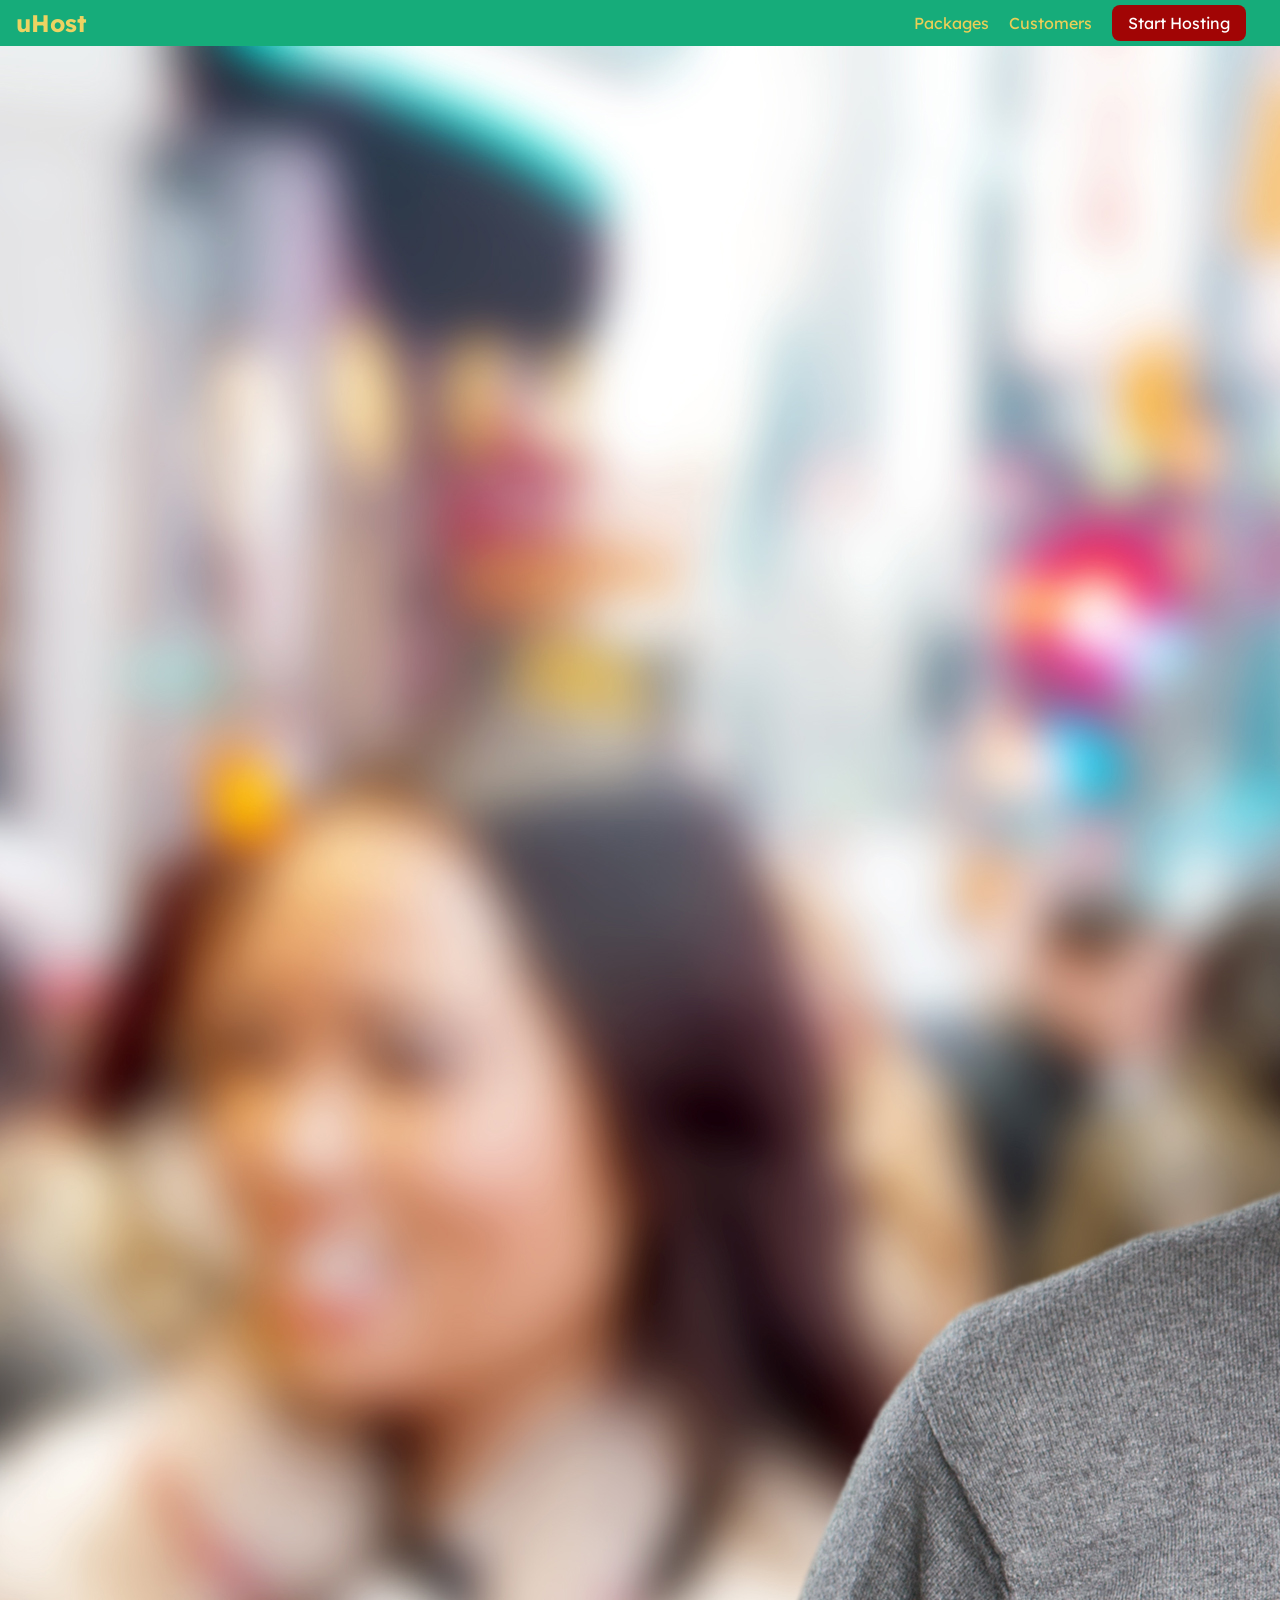
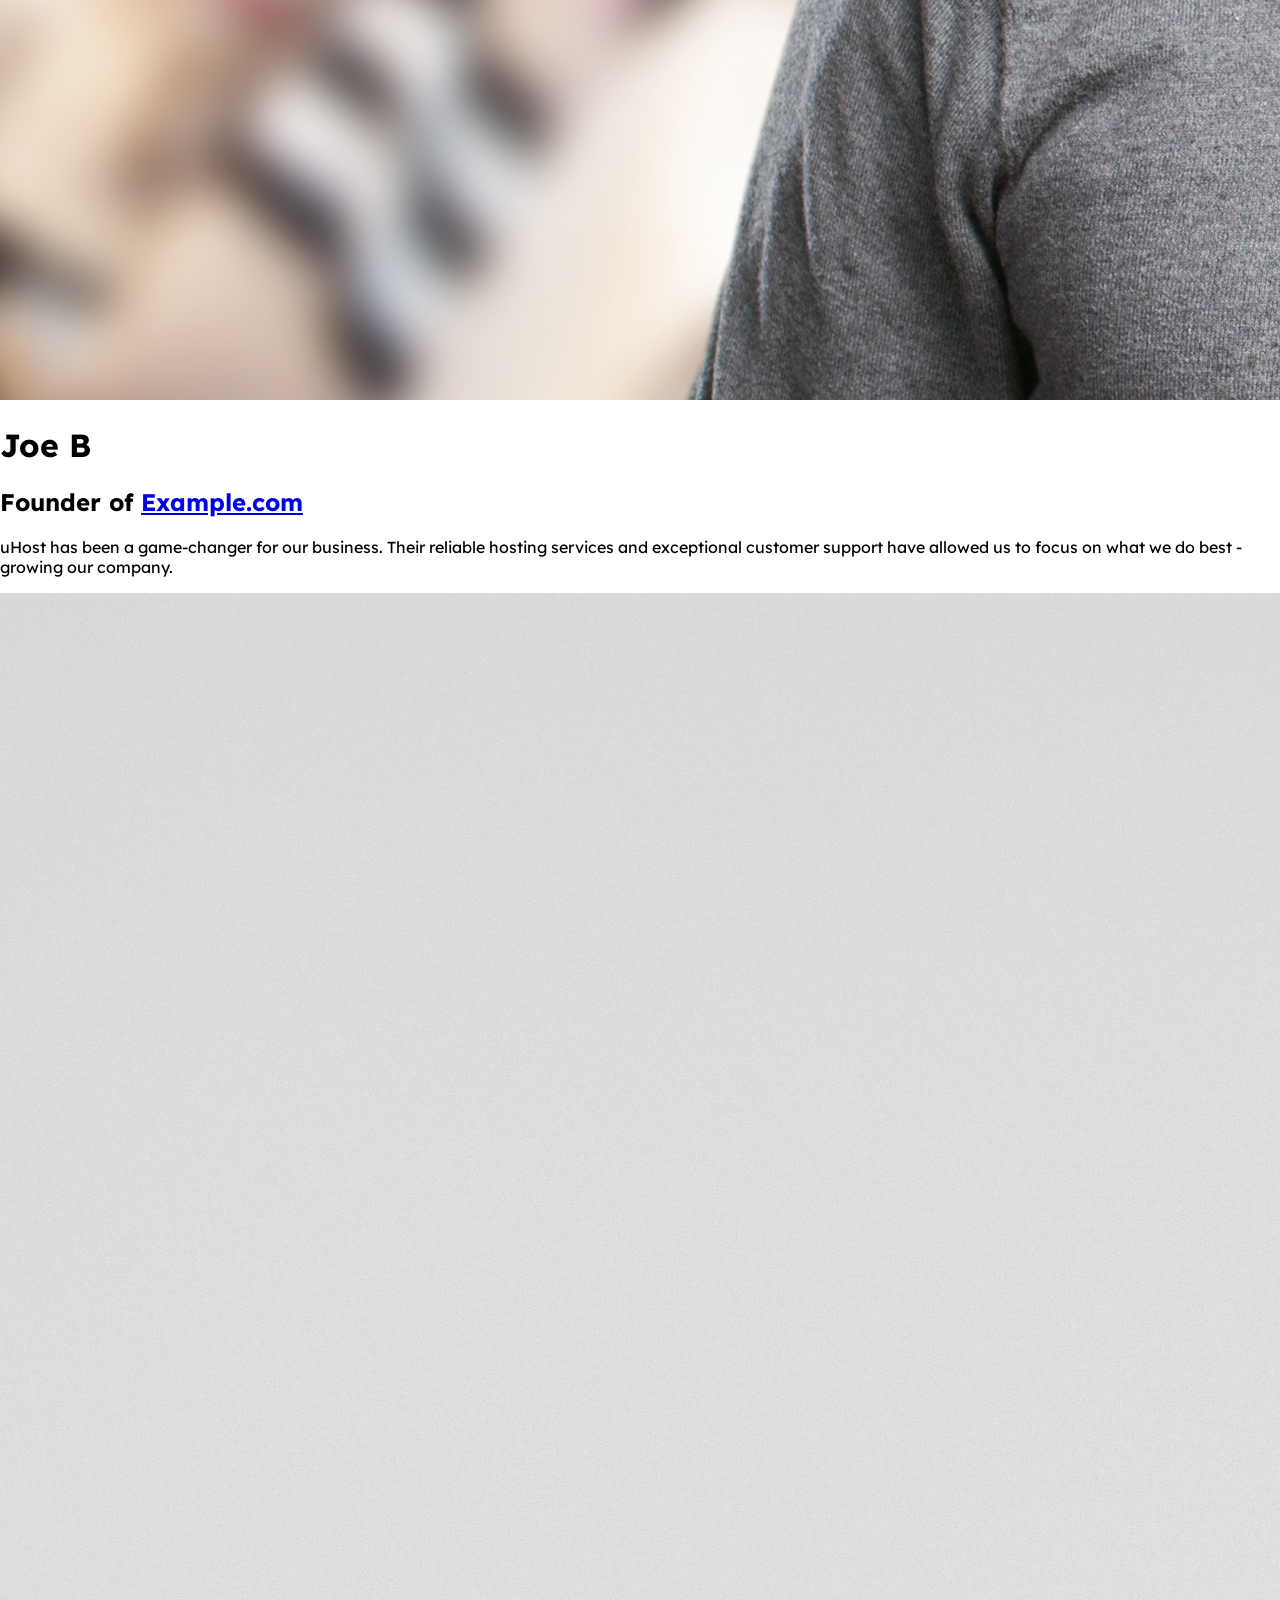
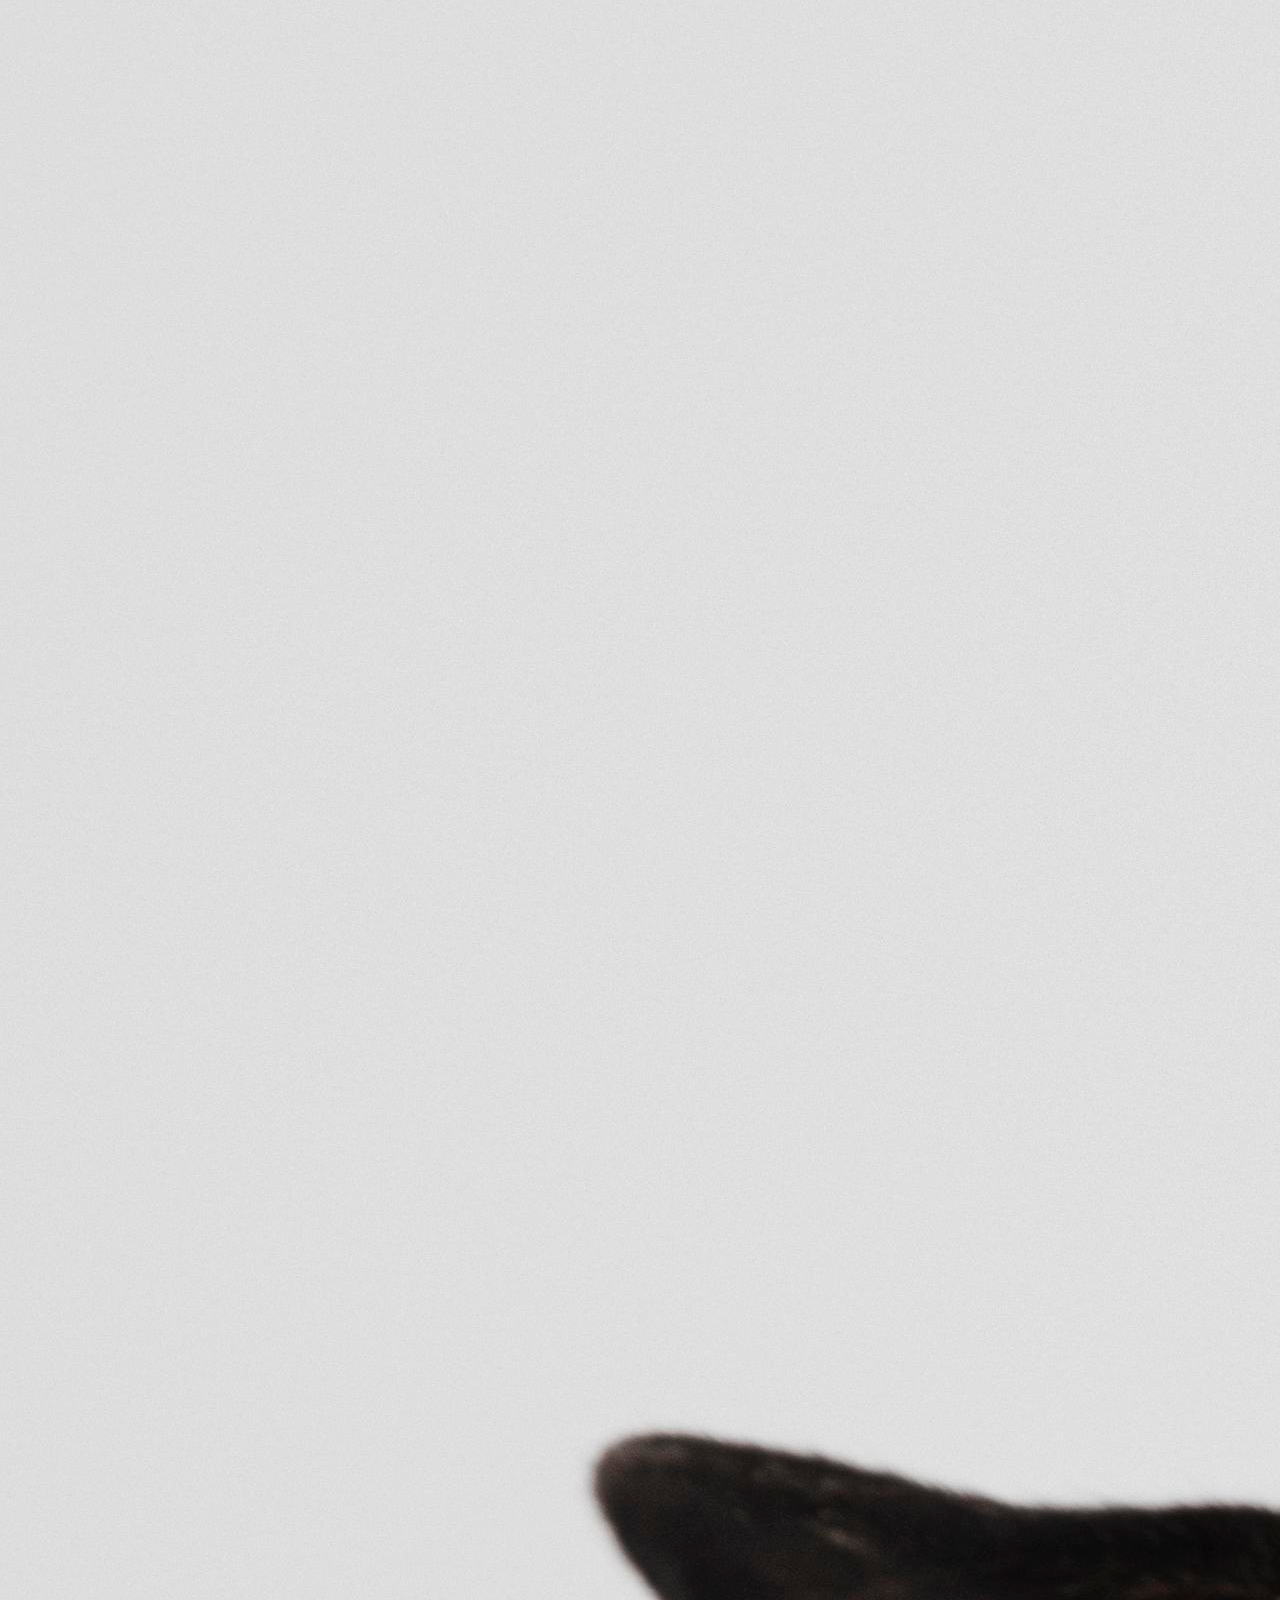
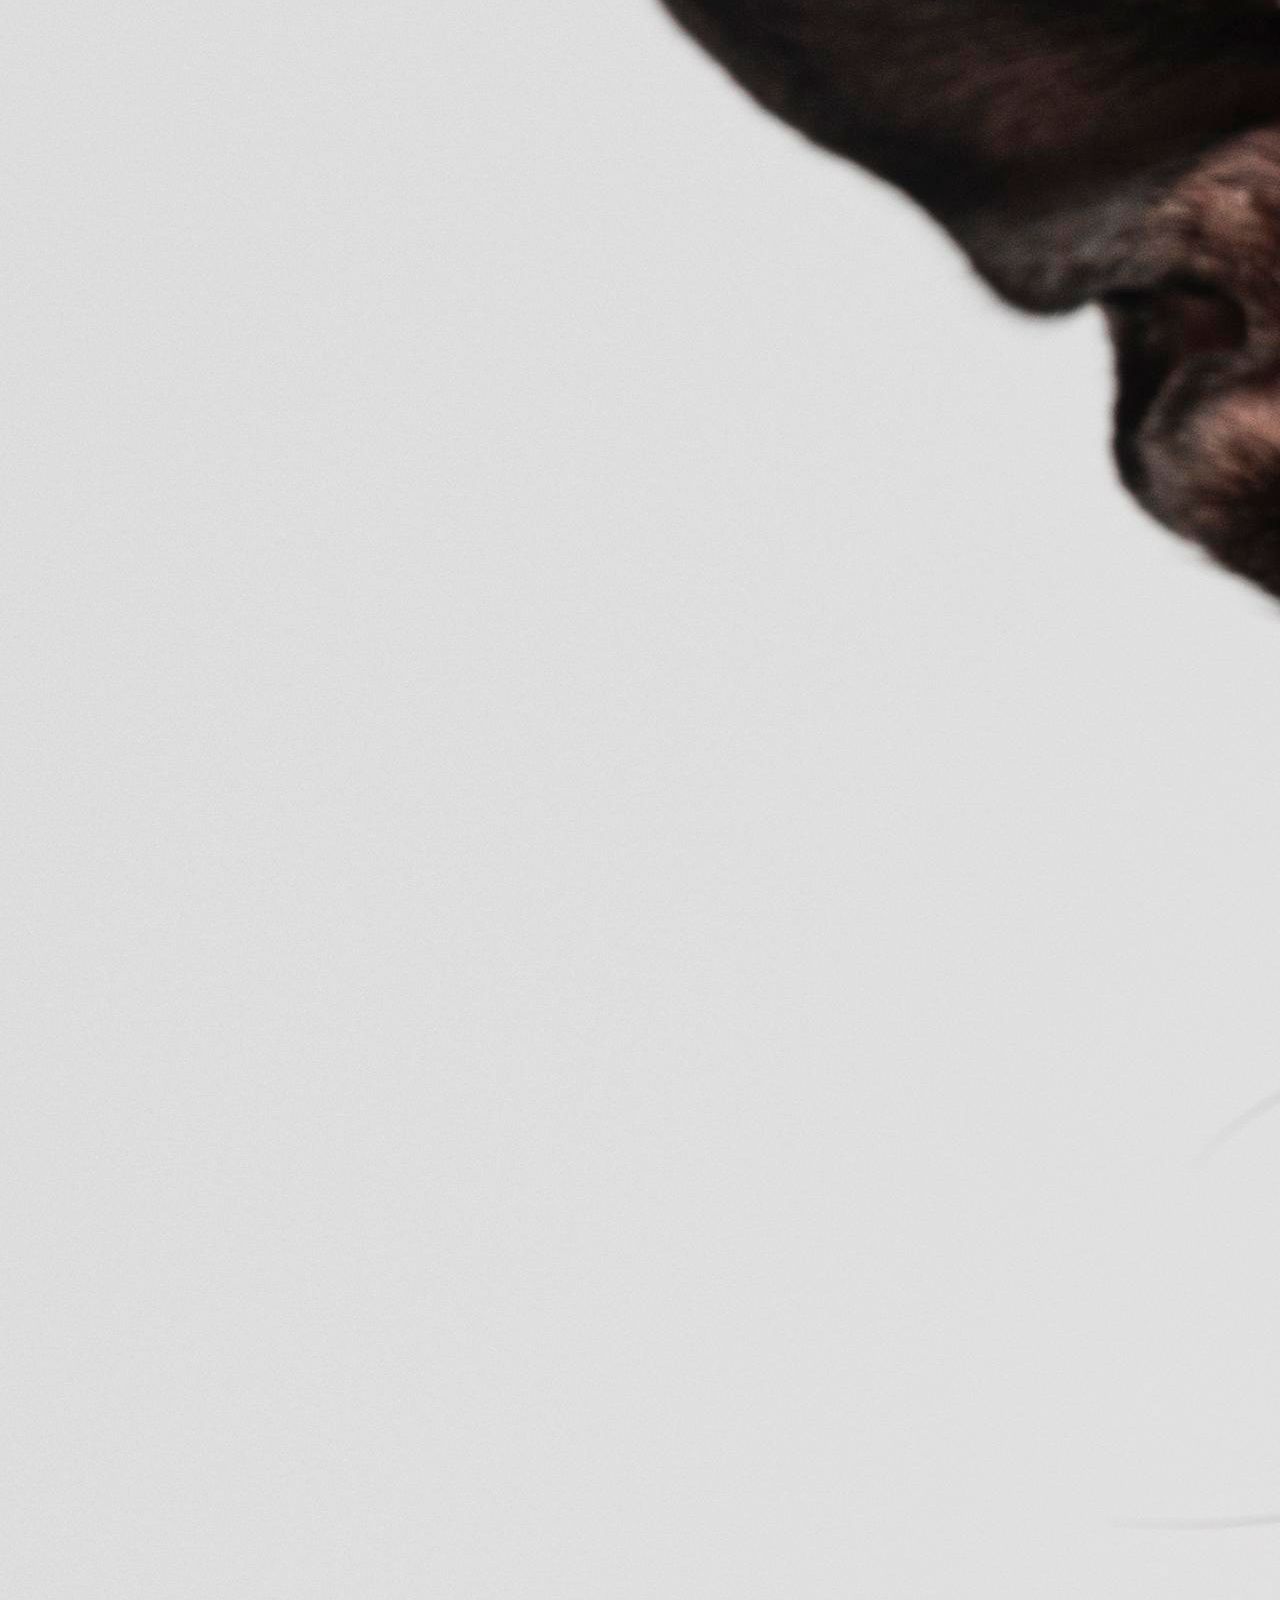
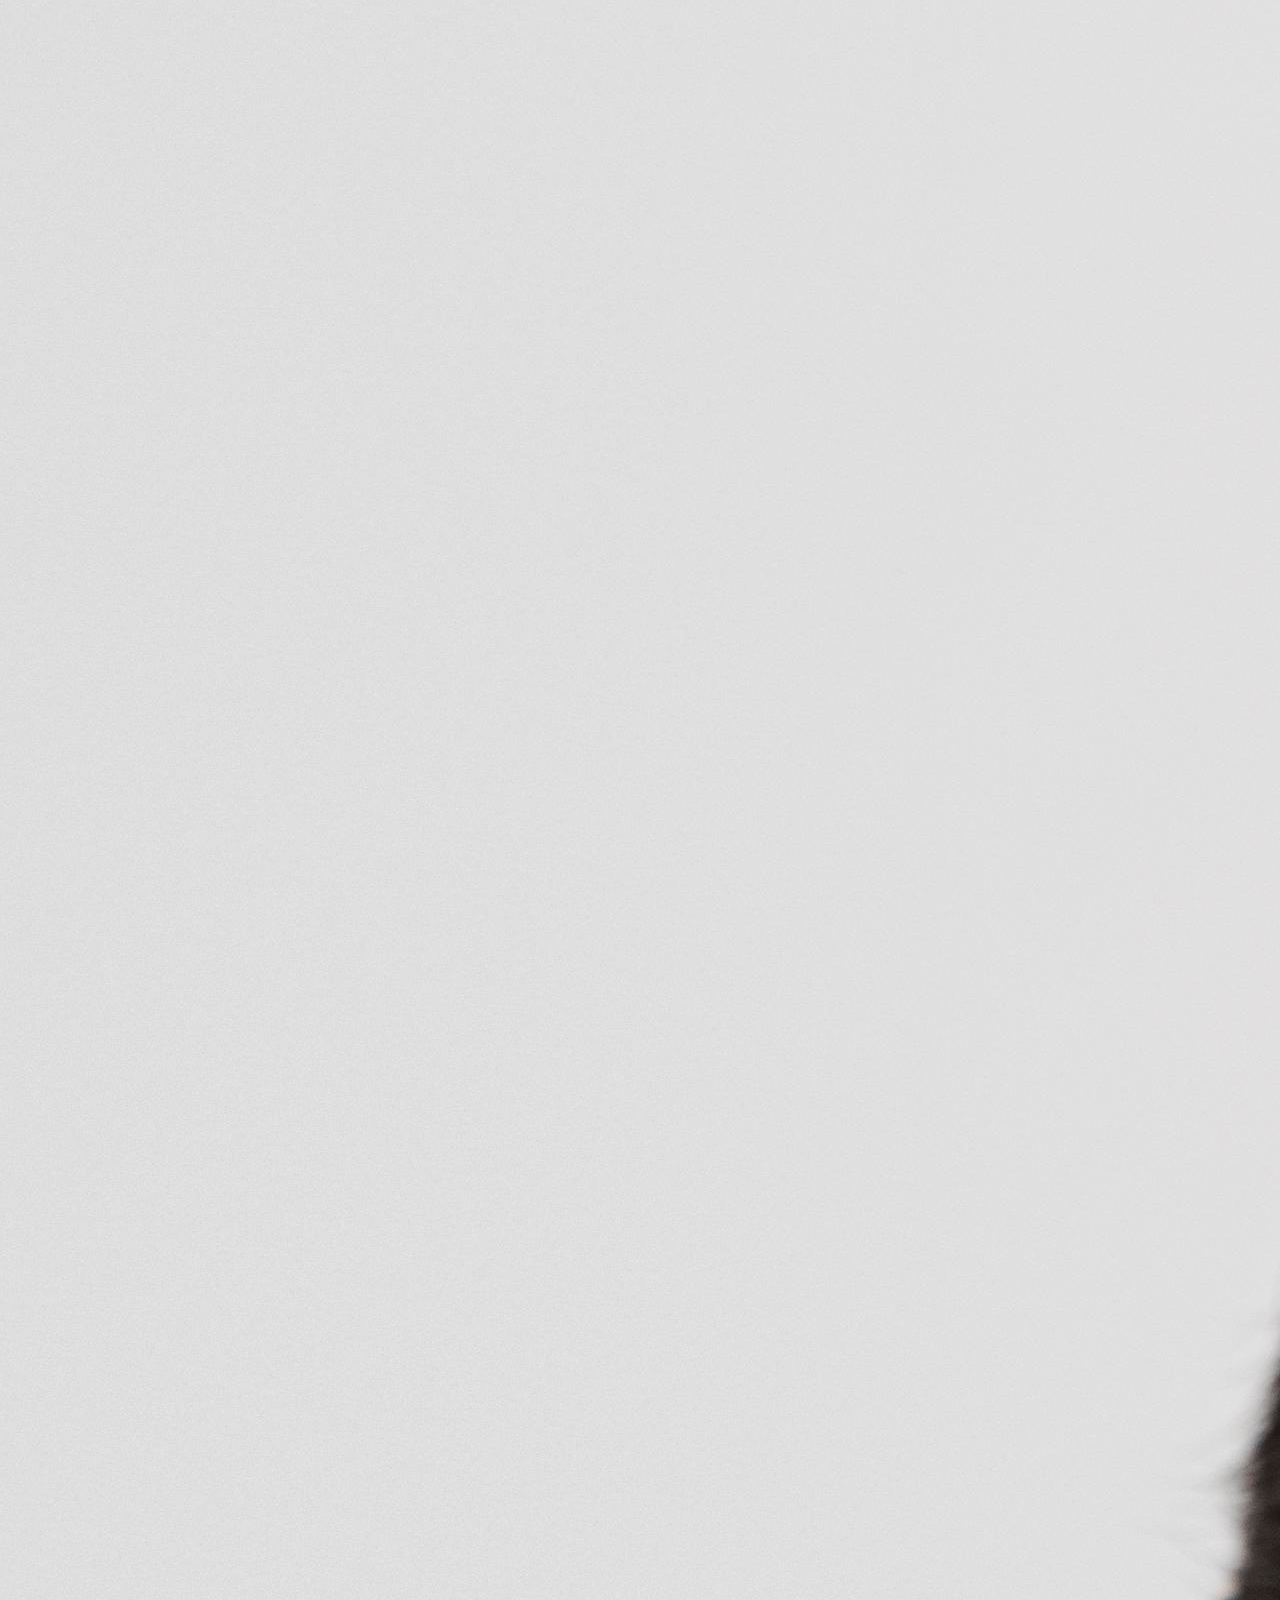
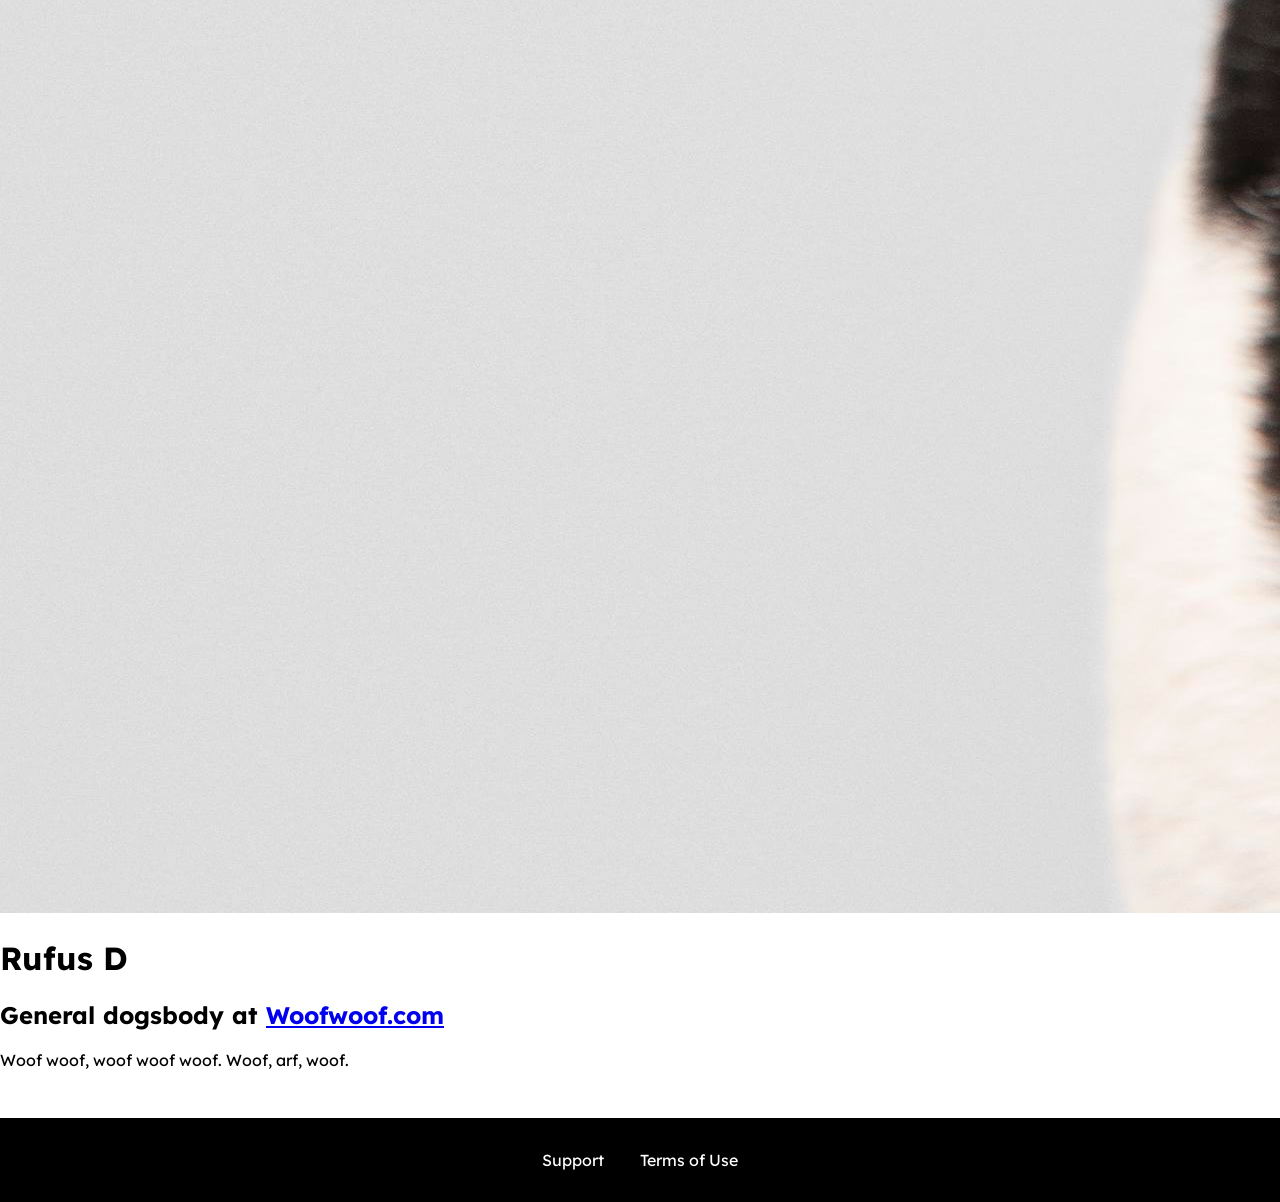
==== customers/index.html @ 86613737 "Set up customer html page and added images" ====
<!DOCTYPE html>
<html lang="en">

<head>
  <meta charset="UTF-8">
  <meta http-equiv="X-UA-Compatible" content="ie=edge">
  <title>uHost Customers</title>
  <link rel="shortcut icon" href="../favicon.png">
  <link rel="stylesheet" href="../shared.css">
  <link rel="stylesheet" href="customers.css">
  <link rel="preconnect" href="https://fonts.googleapis.com">
  <link rel="preconnect" href="https://fonts.gstatic.com" crossorigin>
  <link href="https://fonts.googleapis.com/css2?family=Lexend:ital,wght@0,100..900;1,100..900&display=swap" rel="stylesheet">
</head>

<body>

  <header class="main-header">
    <div>
      <a href="../index.html" class="main-header__brand">
        uHost
      </a>
    </div>
    <nav class="main-nav">
      <ul class="main-nav__items">
        <li class="main-nav__item"><a href="../packages/index.html">Packages</a></li>
        <li class="main-nav__item"><a href="index.html">Customers</a></li>
        <li class="main-nav__item main-nav__item--cta">
          <a href="start-hosting/index.html">Start Hosting</a>
        </li>
      </ul>
    </nav>
  </header>

  <main>
    <div>
      <div class="testimonial" id="customer-1">
        <div class=""testimonial__image-container>
          <img src="../images/customer-1.jpg" alt="Joe B" class="testimonial__image">
        </div>
        <div class="testimonial__info">
          <h1 class="testimonial__name">Joe B</h1>
          <h2 class="testimonial__subtitle">Founder of 
            <a href="https://example.com">Example.com</a>
          </h2>
          <p class="testimonial__text">
            uHost has been a game-changer for our business. Their reliable hosting services and exceptional customer support have allowed us to focus on what we do best - growing our company.
          </p>
      </div>
      <div class="testimonial" id="customer-2">
        <div class=""testimonial__image-container>
          <img src="../images/customer-2.jpg" alt="Rufus D" class="testimonial__image">
        </div>
        <div class="testimonial__info">
          <h1 class="testimonial__name">Rufus D</h1>
          <h2 class="testimonial__subtitle">General dogsbody at
            <a href="https://woofwoof.com">Woofwoof.com</a>
          </h2>
          <p class="testimonial__text">
            Woof woof, woof woof woof. Woof, arf, woof.
          </p>
      </div>
    </div>
  </main>
    
  <footer class="main-footer">
    <nav>
      <ul class="main-footer__links">
        <li class="main-footer__link">
          <a href="#">Support</a>
        </li>
        <li class="main-footer__link">
          <a href="#">Terms of Use</a>
        </li>
      </ul>
    </nav>
  </footer>  
</body>

</html>
---- shared.css ----
/*  universal selector to override inheritance and apply to all elements that don't have box-sizing set 
     box-sizing: border-box will include padding and border in the element's total width and height */
* {
  box-sizing: border-box;
}

body {
  font-family: "Lexend", sans-serif;
  margin: 0;
}

/* Start of header and navbar styles */
.main-header {
  width: 100%;
  position: fixed;
  top: 0;
  left: 0;
  padding: 8px 16px;
  background-color: rgb(22, 172, 122);
  z-index: 1;
}

.main-header > div {
  display: inline-block;
  vertical-align: middle;
}

.main-header__brand {
  color: rgb(236, 211, 98);
  font-weight: bold;
  text-decoration: none;
  font-size: 24px;
}

.main-nav {
  display: inline-block;
  text-align: right;
  width:calc(100% - 85px);
  vertical-align: middle;
}

.main-nav__items {
  margin: 0;
  padding: 0;
  list-style: none;
}

.main-nav__item {
  display: inline-block;  
  margin: 0 8px;
}
.main-nav__item a {
  color: rgb(235, 207, 87);
  text-decoration: none;
  padding-bottom: 2px;
}
.main-nav__item a:hover,
.main-nav__item a:active {
  color: white;
  border-bottom: 3px solid white;
}

/* These will override settings in the previous rules simply because 
/* they comes after them in the css file */
.main-nav__item--cta a {
  color: white;
  background: rgb(161, 5, 5);
  padding: 8px 16px;
  border-radius: 8px;
}
.main-nav__item--cta a:hover,
.main-nav__item--cta a:active {
  background: white;
  color: rgb(161, 5, 5);
  border: none;
}


/* Start of footer styles */
.main-footer {
  background-color: black;
  padding: 32px;
  margin-top: 48px;
}

.main-footer__links {
  list-style: none;
  margin: 0;
  padding: 0;
  text-align: center;
}

.main-footer__link {
  display: inline-block;
  margin: 0 16px;
}

.main-footer__link a {
  color: white;
  text-decoration: none;
}

.main-footer__link a:hover,
.main-footer__link a:active {
  color: cadetblue;
}

/* Common styles */
.button {
  background-color: chocolate;
  color: white;
  font: inherit; /* inherit from parent (body) rather than use default browser-supplied setting */
  font-weight: bold;
  border-radius: 8px;
  padding: 8px;
  border: 2px solid chocolate;
  cursor: pointer;
}

.button:hover,
.button:active {
  color: chocolate;
  background-color: white;
}
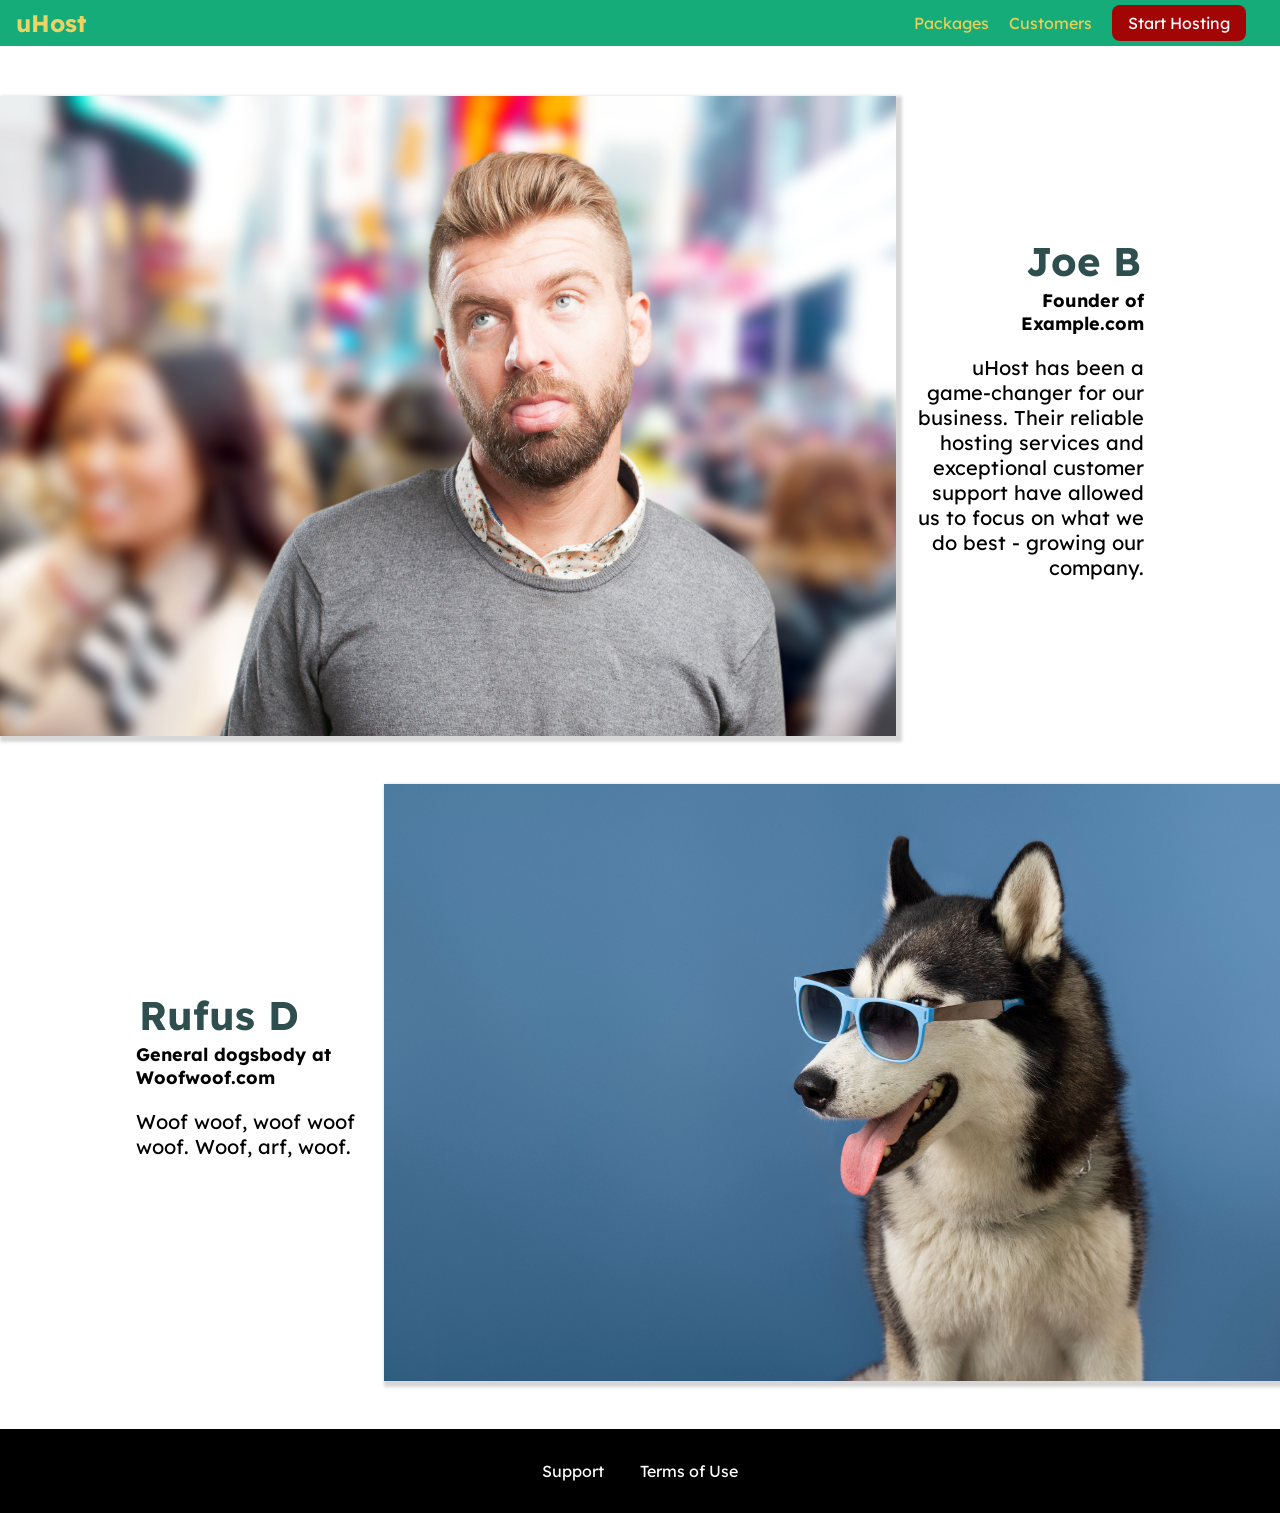
==== commit 018c132a: "image tweaks" ====
--- a/customers/index.html
+++ b/customers/index.html
@@ -35,7 +35,7 @@
   <main>
     <div>
       <div class="testimonial" id="customer-1">
-        <div class=""testimonial__image-container>
+        <div class="testimonial__image-container">
           <img src="../images/customer-1.jpg" alt="Joe B" class="testimonial__image">
         </div>
         <div class="testimonial__info">
@@ -47,10 +47,7 @@
             uHost has been a game-changer for our business. Their reliable hosting services and exceptional customer support have allowed us to focus on what we do best - growing our company.
           </p>
       </div>
-      <div class="testimonial" id="customer-2">
-        <div class=""testimonial__image-container>
-          <img src="../images/customer-2.jpg" alt="Rufus D" class="testimonial__image">
-        </div>
+      <div class="testimonial" id="customer-2">        
         <div class="testimonial__info">
           <h1 class="testimonial__name">Rufus D</h1>
           <h2 class="testimonial__subtitle">General dogsbody at
@@ -59,6 +56,10 @@
           <p class="testimonial__text">
             Woof woof, woof woof woof. Woof, arf, woof.
           </p>
+        </div>
+        <div class="testimonial__image-container">
+          <img src="../images/customer-2.jpg" alt="Rufus D" class="testimonial__image">
+        </div>
       </div>
     </div>
   </main>
--- a/customers/customers.css
+++ b/customers/customers.css
@@ -0,0 +1,67 @@
+.testimonial {
+  font-size: 20px;
+  margin: 48px 0;
+}
+
+.testimonial__list {
+  width: 80%;
+  max-width: auto;
+}
+
+.testimonial:first-of-type {
+  margin-top: 96px;
+}
+
+.testimonial__image-container {
+  width: 70%;
+  display: inline-block;
+  vertical-align: middle;
+  box-shadow: 3px 3px 3px 3px rgba(0,0,0,0.16);
+}
+
+.testimonial__image {
+  width:100%;
+  height: 100%;
+  vertical-align: top;
+}
+
+.testimonial__info {
+  text-align: right;
+  padding: 14px;
+  display: inline-block;
+  vertical-align: middle;
+  width: 20%;
+}
+
+#customer-2.testimonial {
+  text-align: right;
+}
+
+#customer-2.testimonial .testimonial__info {
+  text-align: left;
+}
+
+.testimonial__name {
+  margin: 3px;
+  color: darkslategray;
+}
+
+.testimonial__subtitle {
+  margin: 0;
+  font-size: 18px;
+  color: light-gray;
+}
+
+.testimonial__subtitle a {
+  color: inherit;
+  text-decoration: none;
+}
+
+.testimonial__subtitle a:hover,
+.testimonial__subtitle a:active {
+  color: orangered;
+} 
+
+.testimonial__Text {
+  margin: 3px;
+}
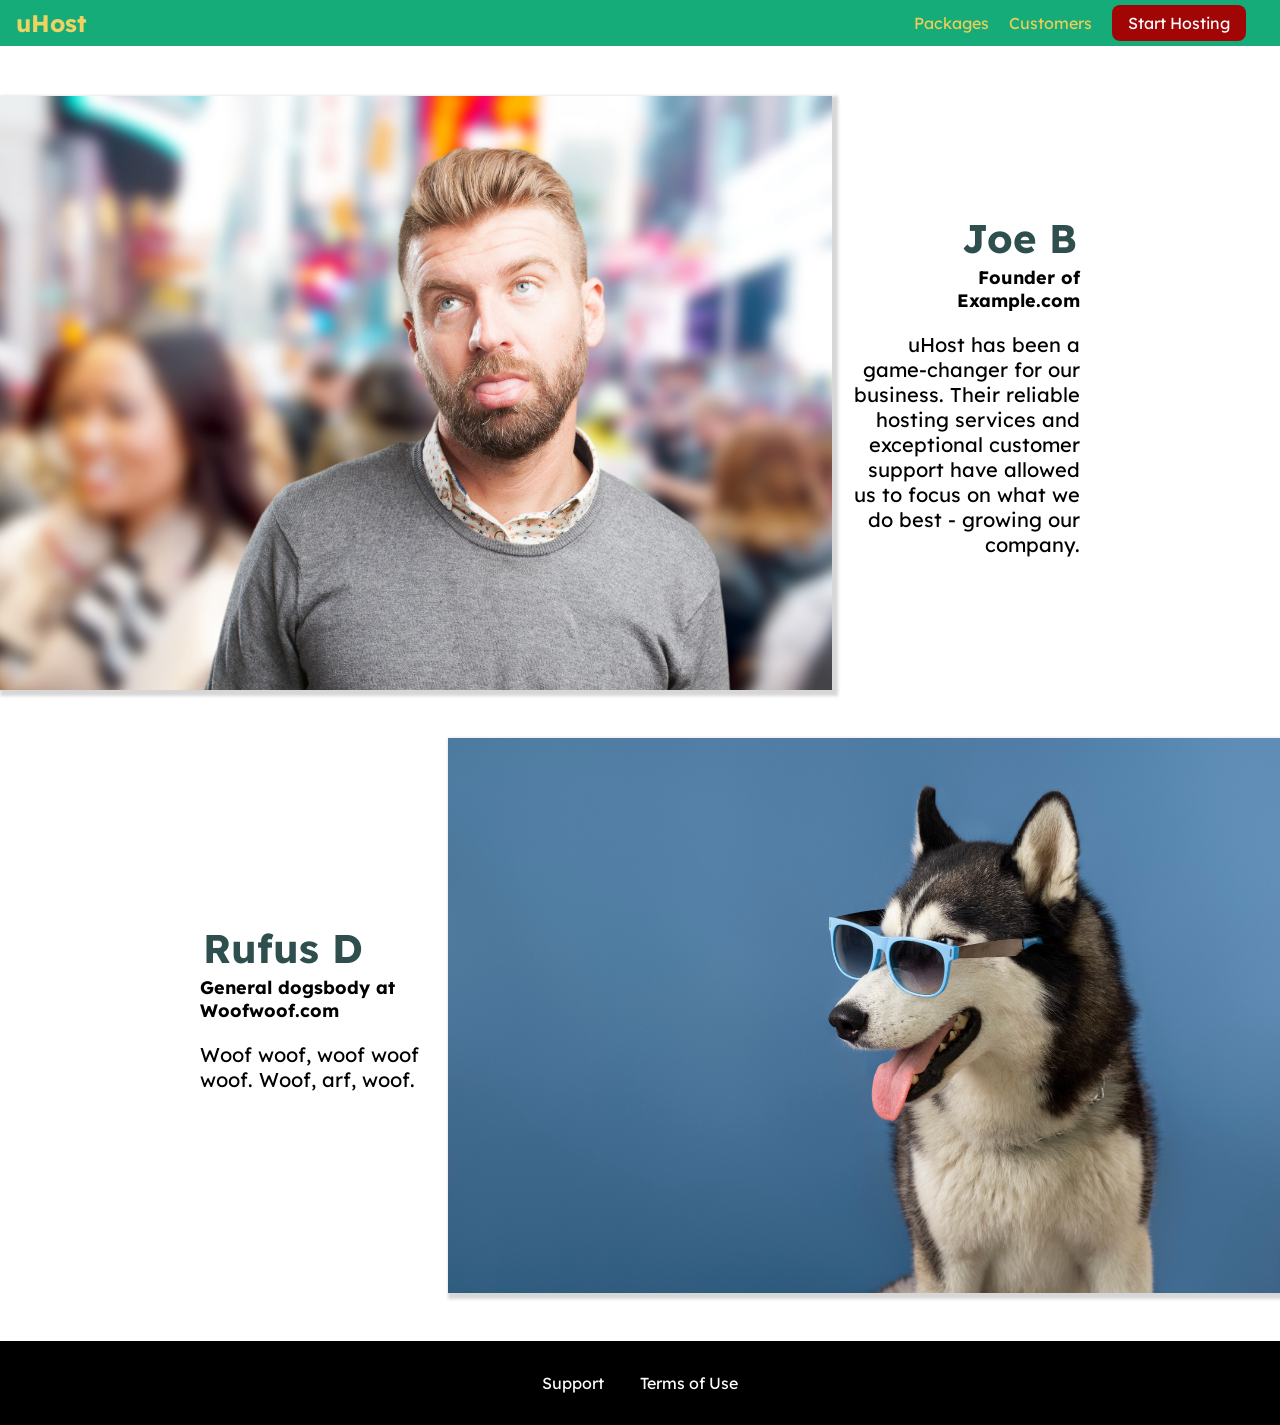
==== commit 4fd520f2: "Add a hidden backdrop - ready for a modal?" ====
--- a/customers/index.html
+++ b/customers/index.html
@@ -14,6 +14,8 @@
 </head>
 
 <body>
+
+  <div class="backdrop"></div>
 
   <header class="main-header">
     <div>
--- a/shared.css
+++ b/shared.css
@@ -9,6 +9,17 @@
   font-family: "Lexend", sans-serif;
   margin: 0;
 }
+
+.backdrop {
+  display: none;
+  position: fixed;
+  z-index: 100;
+  width: 100%;
+  height: 100%;
+  background: rgba(0,0,0,0.5);
+  top: 0;
+  left: 0;
+} 
 
 /* Start of header and navbar styles */
 .main-header {
--- a/customers/customers.css
+++ b/customers/customers.css
@@ -13,7 +13,7 @@
 }
 
 .testimonial__image-container {
-  width: 70%;
+  width: 65%;
   display: inline-block;
   vertical-align: middle;
   box-shadow: 3px 3px 3px 3px rgba(0,0,0,0.16);
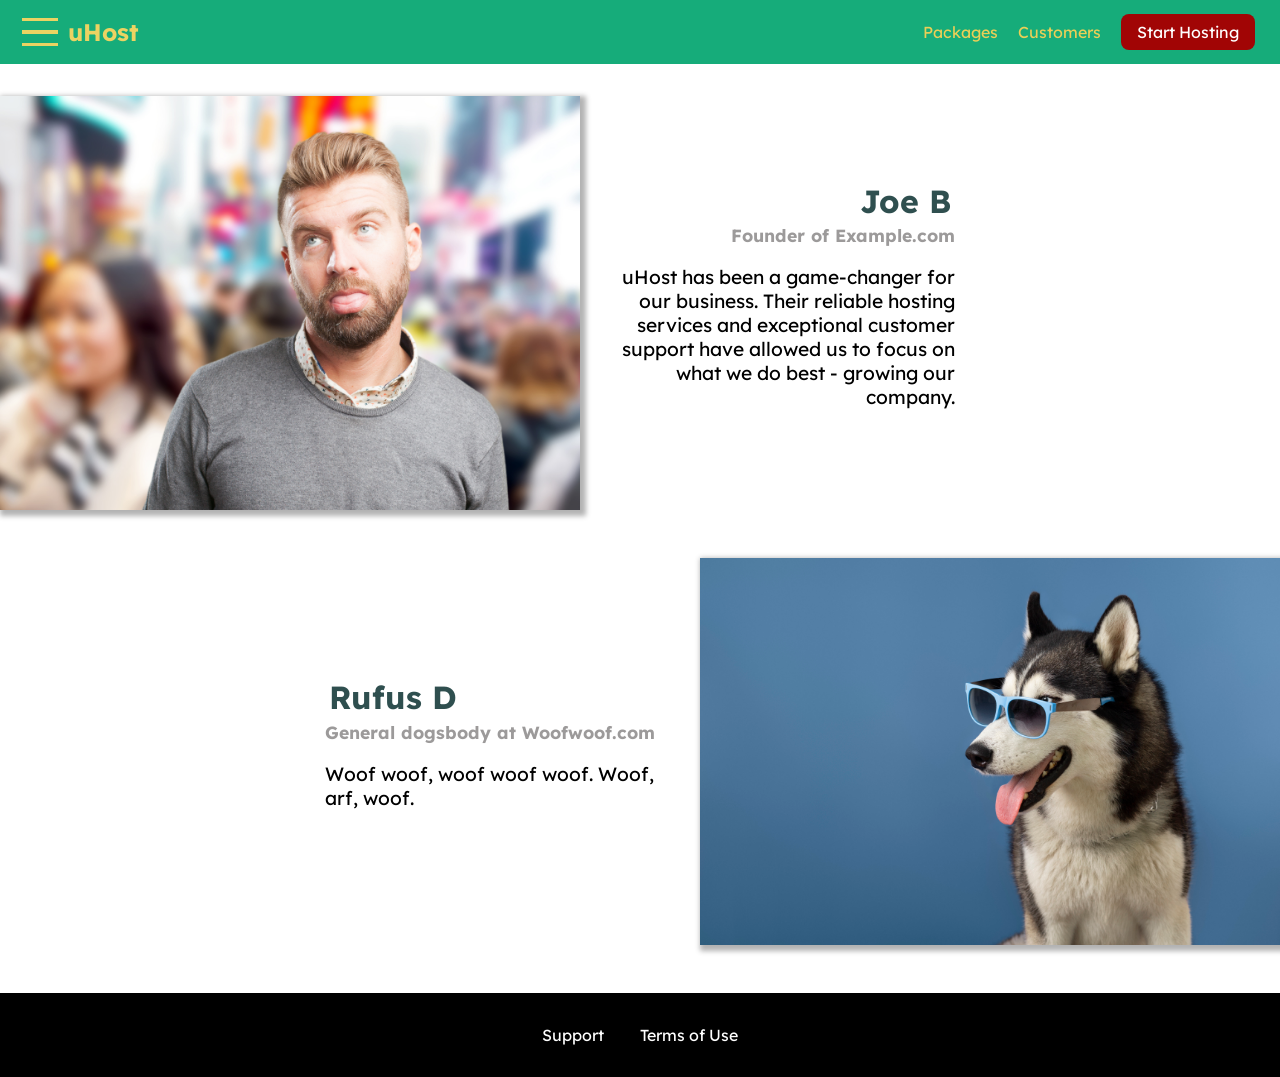
==== commit f1dda9e5: "Add sidemenu to other pages" ====
--- a/customers/index.html
+++ b/customers/index.html
@@ -19,6 +19,11 @@
 
   <header class="main-header">
     <div>
+      <button class="toggle-button">
+        <span class="toggle-button__bar"></span>
+        <span class="toggle-button__bar"></span>
+        <span class="toggle-button__bar"></span>
+      </button>
       <a href="../index.html" class="main-header__brand">
         uHost
       </a>
@@ -33,6 +38,20 @@
       </ul>
     </nav>
   </header>
+
+  <nav class="mobile-nav">
+    <ul class="mobile-nav__items">
+      <li class="mobile-nav__item">
+        <a href="../packages/index.html">Packages</a>
+      </li>
+      <li class="mobile-nav__item">
+        <a href="index.html">Customers</a>
+      </li>
+      <li class="mobile-nav__item mobile-nav__item--cta">
+        <a href="../start-hosting/index.html">Start Hosting</a>
+      </li>
+    </ul>
+  </nav>
 
   <main>
     <div>
@@ -77,7 +96,8 @@
         </li>
       </ul>
     </nav>
-  </footer>  
+  </footer>
+  <script src="../shared.js"></script> 
 </body>
 
 </html>
--- a/shared.css
+++ b/shared.css
@@ -14,8 +14,8 @@
   display: none;
   position: fixed;
   z-index: 100;
-  width: 100%;
-  height: 100%;
+  width: 100vw;
+  height: 100vh;
   background: rgba(0,0,0,0.5);
   top: 0;
   left: 0;
@@ -27,7 +27,7 @@
   position: fixed;
   top: 0;
   left: 0;
-  padding: 8px 16px;
+  padding: 0.5rem 1rem;
   background-color: rgb(22, 172, 122);
   z-index: 1;
 }
@@ -37,17 +37,40 @@
   vertical-align: middle;
 }
 
+.toggle-button {
+  width: 3rem;
+  background: transparent;
+  border: none;
+  cursor: pointer;
+  padding-top: 0;
+  padding-bottom: 0;
+  vertical-align: middle;
+}
+
+.toggle-button:focus {
+  outline: none;
+}
+
+.toggle-button__bar {
+  width: 100%;
+  height: 0.2rem;
+  background: rgb(236, 211, 98);
+  display: block;
+  margin: 0.6rem 0;
+}
+
 .main-header__brand {
   color: rgb(236, 211, 98);
   font-weight: bold;
   text-decoration: none;
-  font-size: 24px;
+  font-size: 1.5rem;
+  vertical-align: middle;
 }
 
 .main-nav {
   display: inline-block;
   text-align: right;
-  width:calc(100% - 85px);
+  width:calc(100% - 8rem);
   vertical-align: middle;
 }
 
@@ -59,9 +82,10 @@
 
 .main-nav__item {
   display: inline-block;  
-  margin: 0 8px;
+  margin: 0 0.5rem;
 }
-.main-nav__item a {
+.main-nav__item a, 
+.mobile-nav__item a {
   color: rgb(235, 207, 87);
   text-decoration: none;
   padding-bottom: 2px;
@@ -74,14 +98,17 @@
 
 /* These will override settings in the previous rules simply because 
 /* they comes after them in the css file */
-.main-nav__item--cta a {
+.main-nav__item--cta a,
+.mobile-nav__item--cta a {
   color: white;
   background: rgb(161, 5, 5);
-  padding: 8px 16px;
-  border-radius: 8px;
+  padding: 0.5rem 1rem;
+  border-radius: 0.5rem;
 }
 .main-nav__item--cta a:hover,
-.main-nav__item--cta a:active {
+.main-nav__item--cta a:active,
+.mobile-nav__item--cta a:hover,
+.mobile-nav__item--cta a:active {
   background: white;
   color: rgb(161, 5, 5);
   border: none;
@@ -91,7 +118,7 @@
 /* Start of footer styles */
 .main-footer {
   background-color: black;
-  padding: 32px;
+  padding: 2rem;
   margin-top: 48px;
 }
 
@@ -104,7 +131,7 @@
 
 .main-footer__link {
   display: inline-block;
-  margin: 0 16px;
+  margin: 0 1rem;
 }
 
 .main-footer__link a {
@@ -117,14 +144,44 @@
   color: cadetblue;
 }
 
+/* Sidebar Styles */
+
+.mobile-nav {
+  display: none;
+  position: fixed;
+  z-index: 101;
+  top: 0;
+  left: 0;
+  background: rgb(71, 155, 127);
+  width: 80%;
+  height: 100vh;
+}
+
+.mobile-nav__items {
+  width: 90%;
+  height: 100%;
+  list-style: none;
+  margin: 10% auto;
+  padding: 0;
+  text-align: center;
+}
+
+.mobile-nav__item {
+  margin: 1rem 0;
+}
+
+.mobile-nav__item a {
+  font-size: 1.5rem;
+}
+
 /* Common styles */
 .button {
   background-color: chocolate;
   color: white;
   font: inherit; /* inherit from parent (body) rather than use default browser-supplied setting */
   font-weight: bold;
-  border-radius: 8px;
-  padding: 8px;
+  border-radius: 0.5rem;
+  padding: 0.5rem;
   border: 2px solid chocolate;
   cursor: pointer;
 }
@@ -134,3 +191,7 @@
   color: chocolate;
   background-color: white;
 }
+
+.open {
+  display: block !important;
+}
--- a/customers/customers.css
+++ b/customers/customers.css
@@ -1,6 +1,6 @@
 .testimonial {
-  font-size: 20px;
-  margin: 48px 0;
+  font-size: 1.2rem;
+  margin: 3rem 0;
 }
 
 .testimonial__list {
@@ -9,14 +9,16 @@
 }
 
 .testimonial:first-of-type {
-  margin-top: 96px;
+  margin-top: 6rem;
 }
 
 .testimonial__image-container {
   width: 65%;
+  max-width: 580px;
+  min-width: 350px;
   display: inline-block;
   vertical-align: middle;
-  box-shadow: 3px 3px 3px 3px rgba(0,0,0,0.16);
+  box-shadow: 3px 3px 5px 3px rgba(0,0,0,0.3);
 }
 
 .testimonial__image {
@@ -27,10 +29,10 @@
 
 .testimonial__info {
   text-align: right;
-  padding: 14px;
+  padding: 0.9rem;
   display: inline-block;
   vertical-align: middle;
-  width: 20%;
+  width: 30%;
 }
 
 #customer-2.testimonial {
@@ -42,14 +44,15 @@
 }
 
 .testimonial__name {
-  margin: 3px;
+  margin: 0.2rem;
   color: darkslategray;
+  font-size: 2rem;
 }
 
 .testimonial__subtitle {
   margin: 0;
-  font-size: 18px;
-  color: light-gray;
+  font-size: 1.1rem;
+  color: rgb(156, 154, 154);
 }
 
 .testimonial__subtitle a {
@@ -63,5 +66,5 @@
 } 
 
 .testimonial__Text {
-  margin: 3px;
+  margin: 0.2rem;
 }
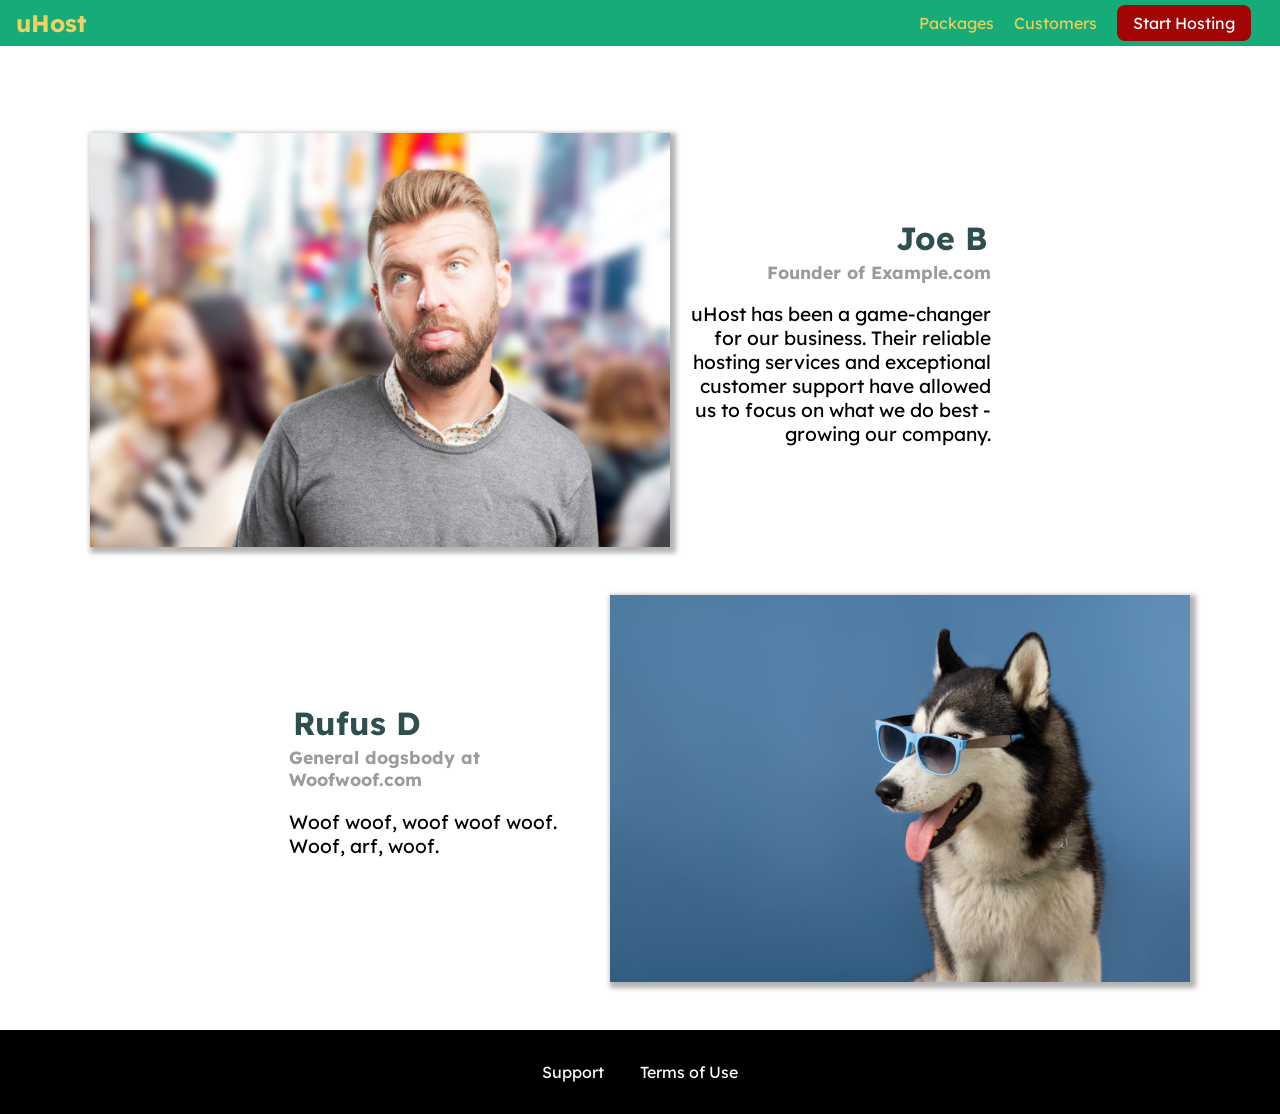
==== commit e43f3898: "Import fonts into shared CSS rather than html metadata" ====
--- a/customers/index.html
+++ b/customers/index.html
@@ -4,13 +4,11 @@
 <head>
   <meta charset="UTF-8">
   <meta http-equiv="X-UA-Compatible" content="ie=edge">
+  <meta name="viewport" content="width=device-width, initial-scale=1.0">
   <title>uHost Customers</title>
   <link rel="shortcut icon" href="../favicon.png">
   <link rel="stylesheet" href="../shared.css">
   <link rel="stylesheet" href="customers.css">
-  <link rel="preconnect" href="https://fonts.googleapis.com">
-  <link rel="preconnect" href="https://fonts.gstatic.com" crossorigin>
-  <link href="https://fonts.googleapis.com/css2?family=Lexend:ital,wght@0,100..900;1,100..900&display=swap" rel="stylesheet">
 </head>
 
 <body>
@@ -33,7 +31,7 @@
         <li class="main-nav__item"><a href="../packages/index.html">Packages</a></li>
         <li class="main-nav__item"><a href="index.html">Customers</a></li>
         <li class="main-nav__item main-nav__item--cta">
-          <a href="start-hosting/index.html">Start Hosting</a>
+          <a href="../start-hosting/index.html">Start Hosting</a>
         </li>
       </ul>
     </nav>
--- a/shared.css
+++ b/shared.css
@@ -1,3 +1,5 @@
+@import url('https://fonts.googleapis.com/css2?family=Noto+Sans+Display:ital,wght@0,100..900;1,100..900&display=swap');
+@import url('https://fonts.googleapis.com/css2?family=Lexend:ital,wght@0,100..900;1,100..900&display=swap');
 
 /*  universal selector to override inheritance and apply to all elements that don't have box-sizing set 
      box-sizing: border-box will include padding and border in the element's total width and height */
@@ -8,6 +10,11 @@
 body {
   font-family: "Lexend", sans-serif;
   margin: 0;
+}
+
+main {
+  min-height: calc(100vh - 4rem - 12.5rem);
+  margin-top: 4rem;
 }
 
 .backdrop {
@@ -16,10 +23,10 @@
   z-index: 100;
   width: 100vw;
   height: 100vh;
-  background: rgba(0,0,0,0.5);
+  background: rgba(0, 0, 0, 0.5);
   top: 0;
   left: 0;
-} 
+}
 
 /* Start of header and navbar styles */
 .main-header {
@@ -32,7 +39,7 @@
   z-index: 1;
 }
 
-.main-header > div {
+.main-header>div {
   display: inline-block;
   vertical-align: middle;
 }
@@ -68,10 +75,7 @@
 }
 
 .main-nav {
-  display: inline-block;
-  text-align: right;
-  width:calc(100% - 8rem);
-  vertical-align: middle;
+  display: none;
 }
 
 .main-nav__items {
@@ -81,15 +85,17 @@
 }
 
 .main-nav__item {
-  display: inline-block;  
+  display: inline-block;
   margin: 0 0.5rem;
 }
-.main-nav__item a, 
+
+.main-nav__item a,
 .mobile-nav__item a {
   color: rgb(235, 207, 87);
   text-decoration: none;
   padding-bottom: 2px;
 }
+
 .main-nav__item a:hover,
 .main-nav__item a:active {
   color: white;
@@ -105,6 +111,7 @@
   padding: 0.5rem 1rem;
   border-radius: 0.5rem;
 }
+
 .main-nav__item--cta a:hover,
 .main-nav__item--cta a:active,
 .mobile-nav__item--cta a:hover,
@@ -130,8 +137,7 @@
 }
 
 .main-footer__link {
-  display: inline-block;
-  margin: 0 1rem;
+  margin: 1rem 0;
 }
 
 .main-footer__link a {
@@ -178,7 +184,8 @@
 .button {
   background-color: chocolate;
   color: white;
-  font: inherit; /* inherit from parent (body) rather than use default browser-supplied setting */
+  font: inherit;
+  /* inherit from parent (body) rather than use default browser-supplied setting */
   font-weight: bold;
   border-radius: 0.5rem;
   padding: 0.5rem;
@@ -195,3 +202,26 @@
 .open {
   display: block !important;
 }
+
+@media (min-width: 40rem) {
+  .toggle-button {
+    display: none;
+  }
+
+  main {
+    min-height: calc(100vh - 3rem - 8.25rem);
+    margin-top: 2.8rem;
+  }
+
+  .main-nav {
+    display: inline-block;
+    text-align: right;
+    width: calc(100% - 5rem);
+    vertical-align: middle;
+  }
+
+  .main-footer__link {
+    display: inline-block;
+    margin: 0 1rem;
+  }
+}
--- a/customers/customers.css
+++ b/customers/customers.css
@@ -1,28 +1,17 @@
+main {
+  padding-top: 2.5rem;
+}
+
 .testimonial {
   font-size: 1.2rem;
-  margin: 3rem 0;
-}
-
-.testimonial__list {
-  width: 80%;
-  max-width: auto;
-}
-
-.testimonial:first-of-type {
-  margin-top: 6rem;
 }
 
 .testimonial__image-container {
-  width: 65%;
-  max-width: 580px;
-  min-width: 350px;
-  display: inline-block;
-  vertical-align: middle;
-  box-shadow: 3px 3px 5px 3px rgba(0,0,0,0.3);
+  width: 100%;
 }
 
 .testimonial__image {
-  width:100%;
+  width: 100%;
   height: 100%;
   vertical-align: top;
 }
@@ -30,9 +19,6 @@
 .testimonial__info {
   text-align: right;
   padding: 0.9rem;
-  display: inline-block;
-  vertical-align: middle;
-  width: 30%;
 }
 
 #customer-2.testimonial {
@@ -63,8 +49,31 @@
 .testimonial__subtitle a:hover,
 .testimonial__subtitle a:active {
   color: orangered;
-} 
+}
 
 .testimonial__Text {
   margin: 0.2rem;
+}
+
+@media (min-width: 40rem) {
+
+  .testimonial {
+    margin: 3rem auto;
+    max-width: 1100px;
+  }
+
+  .testimonial__image-container {
+    width: 65%;
+    max-width: 580px;
+    min-width: 350px;
+    display: inline-block;
+    vertical-align: middle;
+    box-shadow: 3px 3px 5px 3px rgba(0, 0, 0, 0.3);
+  }
+
+  .testimonial__info {
+    display: inline-block;
+    vertical-align: middle;
+    width: 30%;
+  }
 }
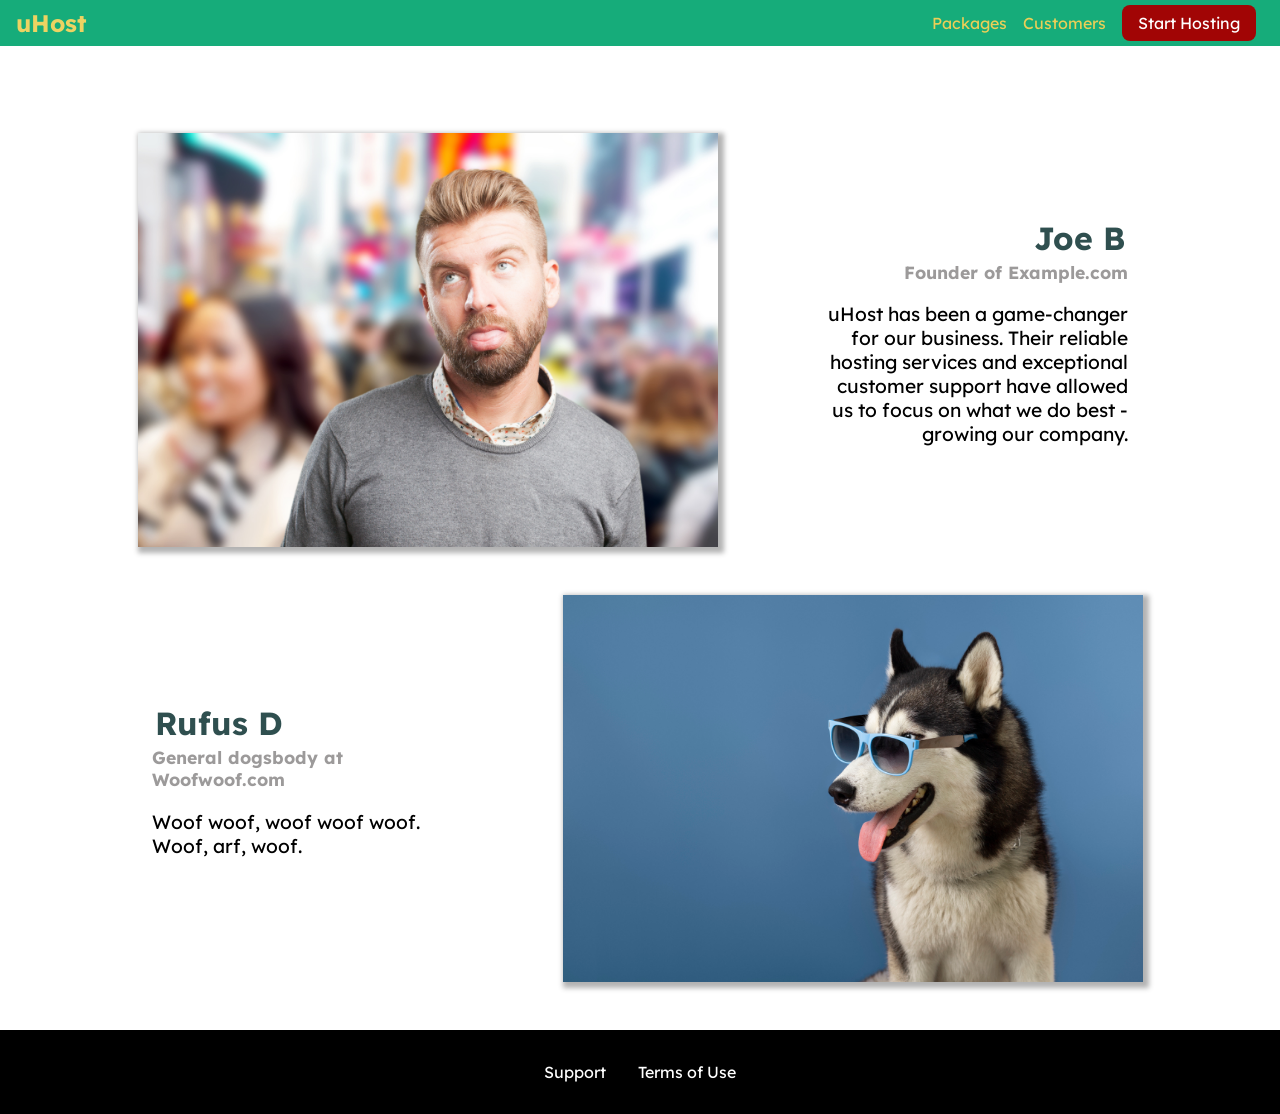
==== commit b7967e3d: "Apply flexbox to customers" ====
--- a/customers/index.html
+++ b/customers/index.html
@@ -65,6 +65,7 @@
           <p class="testimonial__text">
             uHost has been a game-changer for our business. Their reliable hosting services and exceptional customer support have allowed us to focus on what we do best - growing our company.
           </p>
+        </div>  
       </div>
       <div class="testimonial" id="customer-2">        
         <div class="testimonial__info">
--- a/shared.css
+++ b/shared.css
@@ -37,11 +37,9 @@
   padding: 0.5rem 1rem;
   background-color: rgb(22, 172, 122);
   z-index: 1;
-}
-
-.main-header>div {
-  display: inline-block;
-  vertical-align: middle;
+  display: flex;
+  align-items: center;
+  justify-content: space-between;
 }
 
 .toggle-button {
@@ -82,10 +80,10 @@
   margin: 0;
   padding: 0;
   list-style: none;
+  display: flex;
 }
 
 .main-nav__item {
-  display: inline-block;
   margin: 0 0.5rem;
 }
 
@@ -133,11 +131,14 @@
   list-style: none;
   margin: 0;
   padding: 0;
-  text-align: center;
+  display: flex;
+  flex-direction: column;
+  align-items: center;
+  justify-content: center;
 }
 
 .main-footer__link {
-  margin: 1rem 0;
+  margin: 0.5rem 0;
 }
 
 .main-footer__link a {
@@ -164,12 +165,13 @@
 }
 
 .mobile-nav__items {
-  width: 90%;
   height: 100%;
   list-style: none;
-  margin: 10% auto;
   padding: 0;
-  text-align: center;
+  display: flex;
+  flex-direction: column;
+  align-items: center;
+  justify-content: center;
 }
 
 .mobile-nav__item {
@@ -215,13 +217,13 @@
 
   .main-nav {
     display: inline-block;
-    text-align: right;
-    width: calc(100% - 5rem);
-    vertical-align: middle;
+  }
+
+  .main-footer__links {
+    flex-direction: row;
   }
 
   .main-footer__link {
-    display: inline-block;
     margin: 0 1rem;
   }
 }
--- a/customers/customers.css
+++ b/customers/customers.css
@@ -60,20 +60,19 @@
   .testimonial {
     margin: 3rem auto;
     max-width: 1100px;
+    display: flex;
+    align-items: center;
+    justify-content: space-around;
   }
 
   .testimonial__image-container {
     width: 65%;
     max-width: 580px;
     min-width: 350px;
-    display: inline-block;
-    vertical-align: middle;
     box-shadow: 3px 3px 5px 3px rgba(0, 0, 0, 0.3);
   }
 
   .testimonial__info {
-    display: inline-block;
-    vertical-align: middle;
     width: 30%;
   }
 }
